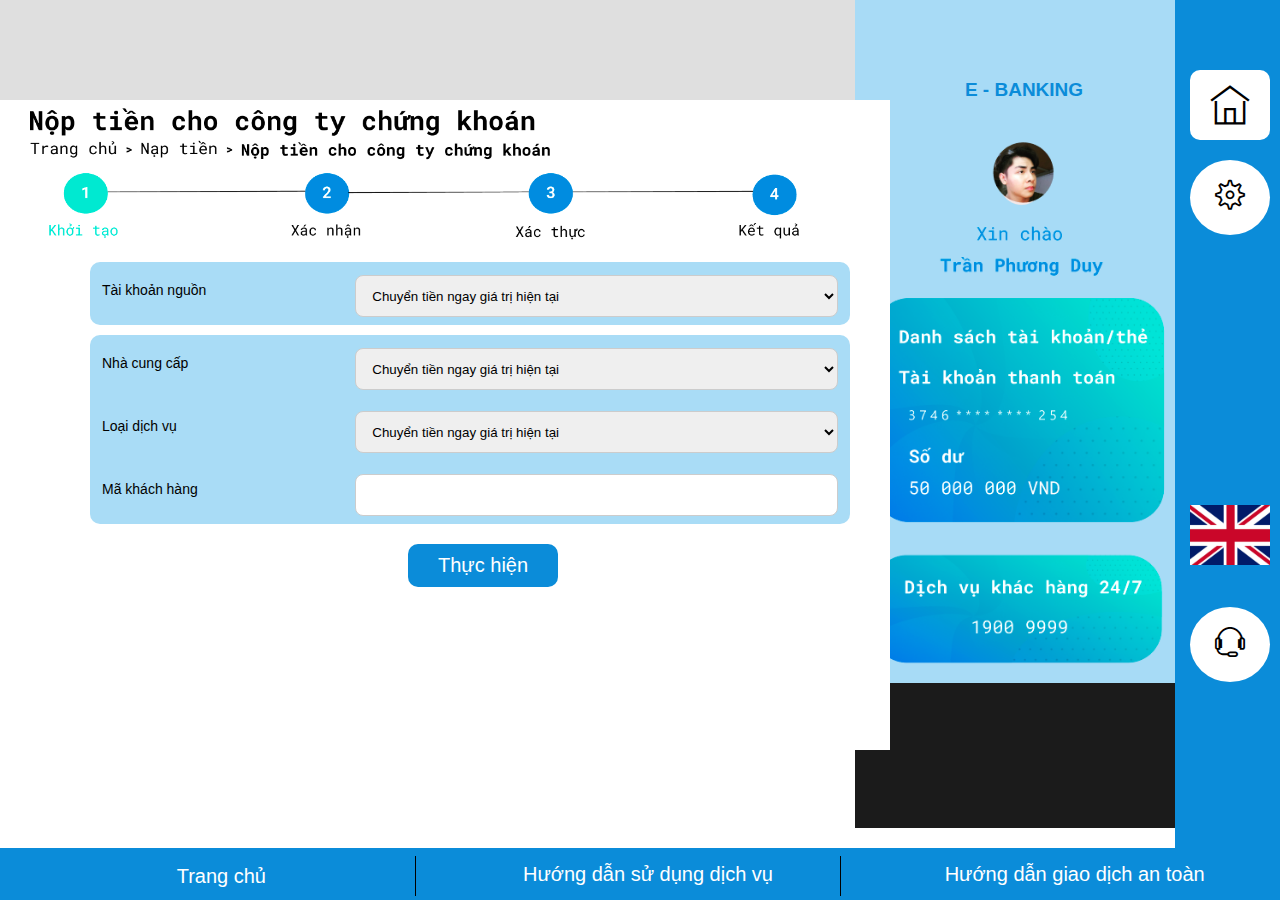
==== e-banking/chungkhoang.html @ def2f284 "add project" ====
<!DOCTYPE html>
<html lang="en">
<head>
    <meta charset="UTF-8">
    <meta http-equiv="X-UA-Compatible" content="IE=edge">
    <meta name="viewport" content="width=device-width, initial-scale=1.0">
    <title>Document</title>

    <link rel="stylesheet" href="./assets/css/base.css">
    <link rel="stylesheet" href="./assets/css/main.css">
    <link rel="stylesheet" href="./assets/css/grid.css">
    <link rel="stylesheet" href="./assets/fonts/themify-icons.css">
    <link rel="stylesheet" href="./assets/css/news-infomation.css">
    <link rel="stylesheet" href="./assets/css/admin.css">
    <link rel="stylesheet" href="./assets/css/admin-info.css">
</head>
<body>
    <div id="main">
        
           
            <nav class="sidebar"> 
                <ul>   <li><a href="#">E - BANKING</a></li>
                      <li>
                        <div class="img"> 
                         <img src="./assets/img/daidien.png">
                        </div>
            
                       </li>
              </ul>
           </nav>
            <nav class="ktmduke ">
              
                <div class="home"><a href="./index.html"><i class=ti-home></i></a></div>
                <div class="home2"><i class=ti-settings></i></div>
                <div class="home3"><img src="./assets/img/co.png"></div>
                
                <div class="home4"><i class=ti-headphone-alt></i></div>
              
            </nav>

           

            <!--  -->
       
           
           <div class="ttn data-name colordfdfdf "></div>
           <div class="ttnt data-name colordfdfdf ">
              <!-- <div class="row ">
                  <div class ="col cailan l-3">
                      <div class="tron"><p>1</p></div>
                      <div class = "chu row"> <p>con cac</p></div>
                  </div>
                  <div class ="col l-3">
                    <div class="tron"><p>2</p></div>
                  </div>
                   <div class ="col l-3">
                        <div class="tron"><p>3</p></div>
                 </div>
                  <div class ="col l-3">
                         <div class="tron"><p>4</p></div>
                  </div>
                
            </div> -->
            <div class="cailan">
              <img src="./assets/img/ck1.png">
            </div>
            <div class="row nhap">
              <div class="col l-4 colchu">Tài khoản nguồn</div>
              <div class= "col l-8 colnhap">
                <select id="orient" name="orient">
                    <option value="dong">Chuyển tiền ngay giá trị hiện tại</option>
                    <option value="tay">Chuyển tiền ngày giá trị hiện tại</option>
                    <option value="nam">Chuyển nhanh</option>
                </select>
              </div>
            </div>
            <div class="row nhap">
              <div class="col l-4 colchu">Nhà cung cấp</div>
              <div class= "col l-8 colnhap">
                <select id="orient" name="orient">
                    <option value="dong">Chuyển tiền ngay giá trị hiện tại</option>
                    <option value="tay">Chuyển tiền ngày giá trị hiện tại</option>
                    <option value="nam">Chuyển nhanh</option>
                </select>
              </div>
              <div class="col l-4 colchu">Loại dịch vụ</div>
              <div class= "col l-8 colnhap">
                <select id="orient" name="orient">
                    <option value="dong">Chuyển tiền ngay giá trị hiện tại</option>
                    <option value="tay">Chuyển tiền ngày giá trị hiện tại</option>
                    <option value="nam">Chuyển nhanh</option>
                </select>              </div>
              <div class="col l-4 colchu">Mã khách hàng</div>
              <div class= "col l-8 colnhap">
                <input type="text" id="floor" name="Tang" placeholder="">
              </div>
            </div>
            
            
            <div class="row"> 
              <div class="ocef"><a href="./chungkhoanxn.html"><button  class="btnth">Thực hiện</button></a></div>
            </div>

          
          
          
          
          </div>  
      </div>
     

   
       
   </div>

       
         
             
        
          </div>
          
          <!-- ------------------------------- -->
   
          <!-- ------------------------------- -->
 
          <div id="footer " class="grid">
            <div class="fot row">
              <div class=" col l-4"><a href="./index.html">Trang chủ</a></div>
           <div class=" col t l-4"><p>Hướng dẫn sử dụng dịch vụ</p></div>
           <div class=" col l-4"><p>Hướng dẫn giao dịch an toàn</p></div>
           </div>
        </div>
        <!-- ---------------------------------------------------------------- -->
        
    </div>
   
</body>
</html>


<!-- nha kich thuoc 340 290 -->
---- e-banking/assets/css/base.css ----
:root {
    --white--color:#fff;
    --black--color:#000;
    --text--color:#333;
}
* {
    box-sizing: border-box;
    padding: 0;
    margin: 0;
  
}
html {
    font-size:62.5%;
    font-family: Arial, Helvetica, sans-serif;
}
p {
    font-size:1rem;
    line-height:1.6rem;
    font-family: sans-serif;
    box-sizing: border-box;
}

#main{
    overflow: hidden;
}
---- e-banking/assets/css/main.css ----
#header {
    position: fixed;
    top:0;
    right:0;
    left:0;
    z-index: 1;   
}
#nav {
    display:flex;
    background-color:#25C8B4;
    height: 60px; 
    justify-content: space-between;
}
#nav .nav-project a,
#nav .nav-introduce a
{
color:#F9B808;
}
.header-img {
    height:60px;
    width:60px;
    padding:2px 2px;
}
.header-img:hover {
    opacity:0.6;
}
#nav .nav-item{
    color: cornsilk;
    list-style:none;
    margin:0 16px;
    position: relative;
}
.header-wishlist{
    height:25px;
    width:25px;
    line-height:60px;
    justify-content: none;  
}
#nav>.nav-item>li {
    display: inline-block;
    padding: 0 8px;
}
.nav-item > li > a {
    text-decoration:none;
    color:#fff;
    font-size:18px;
    line-height: 60px;
}
#nav .nav-item>li:hover>a {
    color:#F9B808;
}
#nav .nav-item .subnav {
    position:absolute;
    display:none;
}
#nav .nav-item>li:hover> .subnav {
    display:block;
    position:absolute;
}
#nav .subnav li{
    display:block;
    background-color:#25C8B4;
    list-style-type: none;
    min-width: 150px;
    text-align: center;
}
#nav .subnav a{
    color: #fff;
    text-decoration:none;
    font-size: 18px;
    line-height: 60px;
    padding: 0 16px;
}
#nav .subnav>li:hover>a{
    color:#F9B808;
}
#nav .subnav>li:hover{
    background-color:#C0F7FB;
    box-shadow:0 10px 10px #C0F7FB;
}
#nav .header-wishlist:hover{
    opacity:0.6;
}
#introduce--slider--section{
    position: relative;
    margin-top: 60px;
    padding-top: 50%;
    /* them vao o tren 50% chieu ngang cua no */
    background: url('/assets/img/introduce-section/slider-img.png') top center/ cover no-repeat;
}
#introduce--value--sction{
margin-top: 50px;
padding-bottom: 200px;
background:url('/assets/img/introduce-section/1backgroundimg.png') top center/cover no-repeat;

}
#introduce--value--section .value-item  {

}
#introduce--value--section .value-img{
 
}
#introduce--value--section .-img{
    width:200px;
    height:200px;
    border: 10px solid #25C8B4;
    border-radius: 50%;
    margin-top:20px;
}
#introduce--value--section .-img:hover{
border: 10px solid #C0F7FB;
box-shadow:0 0 15px rgb(113, 234, 250);
opacity:0.6;
}
#introduce--value--section h1{
    padding-top:40px;
    font-size:20px;
    color:#F9B808;
}
#introduce--value--section p{
    padding-top: 20px;
    font-size:18px;
    line-height:30px;
  
}
#introduce--partner--section{
    background-color: #C0F7FB;
    border-bottom: 100px solid #c0f7fb;
    border-top: 100px solid #c0f7fb;
}

#introduce--partner--section .row{
    background-color: #fff;
}

#introduce--partner--section h1{
    margin-top: 20px;
    color:#F9B808;
    text-align:center;
    font-weight: 200;
    font-size:40px;
}

.footer-item-1 .footer--logo{
padding-top: 60px;
}
 .footer-logo-img{
    margin-top: 10px;
    width:80%;
}
.footer-item-2{
    margin: 0 24px;
}
.footer-item-2 .head h1{
    font-size:40px;
    margin-top: 60px;
    margin-bottom: 20px;
    border-bottom:2px solid #000;
    text-align: left;
}
.footer-item-2 .footer-paragraph p{
    text-align: left;
    font-size:16px;
    line-height: 28px;
}
.footer-item-3 h1{
    font-size:40px;
    margin-top: 60px;
    margin-bottom: 20px;
    border-bottom: 2px solid #000;
}
.footer-item-{
    margin: 0 0px;
}


.footer-item-3 .footer-contact  a{
    text-align:center;
    padding:10px 0;
    padding-left: 10px;
    padding-right: 10px;
    margin-top:10px;
    margin-bottom: 100px;
    font-size:20px;
    cursor: pointer;
    box-shadow:0 5px 5px 5px #929797;
}
---- e-banking/assets/css/grid.css ----
#nav .subnav li{
    color: #fff;
    text-decoration:none;
    font-size: 18px;
    line-height: 60px;
    padding: 0 16px;
}

#nav .subnav>li:hover{
    background-color:#C0F7FB;
    box-shadow:0 10px 10px #C0F7FB;
    color:#F9B808;
    cursor: pointer;
}
.grid {
    width: 100%;
    /* display: block; */
    padding: 0;
}
.grid.wide {
    max-width: 1200px;
    margin: 0 auto;
}
.row {
    display: flex;
    flex-wrap: wrap;
    margin-left: -4px;
    margin-right: -4px;
}
.row.no-gutters {
    margin-left: 0;
    margin-right: 0;
}

.col {
    padding-left: 4px;
    padding-right: 4px;
}

.row.no-gutters .col {
    padding-left: 0;
    padding-right: 0;
}

.c-0 {
    display: none;
}

.c-1 {
    flex: 0 0 8.33333%;
    max-width: 8.33333%;
}

.c-2 {
    flex: 0 0 16.66667%;
    max-width: 16.66667%;
}

.c-3 {
    flex: 0 0 25%;
    max-width: 25%;
}

.c-4 {
    flex: 0 0 33.33333%;
    max-width: 33.33333%;
}

.c-5 {
    flex: 0 0 41.66667%;
    max-width: 41.66667%;
}

.c-6 {
    flex: 0 0 50%;
    max-width: 50%;
}

.c-7 {
    flex: 0 0 58.33333%;
    max-width: 58.33333%;
}

.c-8 {
    flex: 0 0 66.66667%;
    max-width: 66.66667%;
}

.c-9 {
    flex: 0 0 75%;
    max-width: 75%;
}

.c-10 {
    flex: 0 0 83.33333%;
    max-width: 83.33333%;
}

.c-11 {
    flex: 0 0 91.66667%;
    max-width: 91.66667%;
}

.c-12 {
    flex: 0 0 100%;
    max-width: 100%;
}

.c-o-1 {
    margin-left: 8.33333%;
}

.c-o-2 {
    margin-left: 16.66667%;
}

.c-o-3 {
    margin-left: 25%;
}

.c-o-4 {
    margin-left: 33.33333%;
}

.c-o-5 {
    margin-left: 41.66667%;
}

.c-o-6 {
    margin-left: 50%;
}

.c-o-7 {
    margin-left: 58.33333%;
}

.c-o-8 {
    margin-left: 66.66667%;
}

.c-o-9 {
    margin-left: 75%;
}

.c-o-10 {
    margin-left: 83.33333%;
}

.c-o-11 {
    margin-left: 91.66667%;
}

/* >= Tablet */
@media (min-width: 740px) {
    .row {
        margin-left: -8px;
        margin-right: -8px;
    }

    .col {
        padding-left: 8px;
        padding-right: 8px;
    }

    .m-0 {
        display: none;
    }

    .m-1,
    .m-2,
    .m-3,
    .m-4,
    .m-5,
    .m-6,
    .m-7,
    .m-8,
    .m-9,
    .m-10,
    .m-11,
    .m-12 {
        display: block;
    }

    .m-1 {
        flex: 0 0 8.33333%;
        max-width: 8.33333%;
    }

    .m-2 {
        flex: 0 0 16.66667%;
        max-width: 16.66667%;
    }

    .m-3 {
        flex: 0 0 25%;
        max-width: 25%;
    }

    .m-4 {
        flex: 0 0 33.33333%;
        max-width: 33.33333%;
    }

    .m-5 {
        flex: 0 0 41.66667%;
        max-width: 41.66667%;
    }

    .m-6 {
        flex: 0 0 50%;
        max-width: 50%;
    }

    .m-7 {
        flex: 0 0 58.33333%;
        max-width: 58.33333%;
    }

    .m-8 {
        flex: 0 0 66.66667%;
        max-width: 66.66667%;
    }

    .m-9 {
        flex: 0 0 75%;
        max-width: 75%;
    }

    .m-10 {
        flex: 0 0 83.33333%;
        max-width: 83.33333%;
    }

    .m-11 {
        flex: 0 0 91.66667%;
        max-width: 91.66667%;
    }

    .m-12 {
        flex: 0 0 100%;
        max-width: 100%;
    }

    .m-o-1 {
        margin-left: 8.33333%;
    }

    .m-o-2 {
        margin-left: 16.66667%;
    }

    .m-o-3 {
        margin-left: 25%;
    }

    .m-o-4 {
        margin-left: 33.33333%;
    }

    .m-o-5 {
        margin-left: 41.66667%;
    }

    .m-o-6 {
        margin-left: 50%;
    }

    .m-o-7 {
        margin-left: 58.33333%;
    }

    .m-o-8 {
        margin-left: 66.66667%;
    }

    .m-o-9 {
        margin-left: 75%;
    }

    .m-o-10 {
        margin-left: 83.33333%;
    }

    .m-o-11 {
        margin-left: 91.66667%;
    }
}

/* PC medium resolution > */
@media (min-width: 1113px) {
    .row {
        margin-left: -12px;
        margin-right: -12px;
    }

    .row.sm-gutter {
        margin-left: -5px;
        margin-right: -5px;
    }

    .col {
        padding-left: 12px;
        padding-right: 12px;
    }

    .row.sm-gutter .col {
        padding-left: 5px;
        padding-right: 5px;
    }

    .l-0 {
        display: none;
    }

    .l-1,
    .l-2,
    .l-2-4,
    .l-3,
    .l-4,
    .l-5,
    .l-6,
    .l-7,
    .l-8,
    .l-9,
    .l-10,
    .l-11,
    .l-12 {
        display: block;
    }

    .l-1 {
        flex: 0 0 8.33333%;
        max-width: 8.33333%;
    }

    .l-2 {
        flex: 0 0 16.66667%;
        max-width: 16.66667%;
    }

    .l-2-4 {
        flex: 0 0 20%;
        max-width: 20%;
    }

    .l-3 {
        flex: 0 0 25%;
        max-width: 25%;
    }

    .l-4 {
        flex: 0 0 33.33333%;
        max-width: 33.33333%;
    }

    .l-5 {
        flex: 0 0 41.66667%;
        max-width: 41.66667%;
    }

    .l-6 {
        flex: 0 0 50%;
        max-width: 50%;
    }

    .l-7 {
        flex: 0 0 58.33333%;
        max-width: 58.33333%;
    }

    .l-8 {
        flex: 0 0 66.66667%;
        max-width: 66.66667%;
    }

    .l-9 {
        flex: 0 0 75%;
        max-width: 75%;
    }

    .l-10 {
        flex: 0 0 83.33333%;
        max-width: 83.33333%;
    }

    .l-11 {
        flex: 0 0 91.66667%;
        max-width: 91.66667%;
    }

    .l-12 {
        flex: 0 0 100%;
        max-width: 100%;
    }

    .l-o-1 {
        margin-left: 8.33333%;
    }

    .l-o-2 {
        margin-left: 16.66667%;
    }

    .l-o-3 {
        margin-left: 25%;
    }

    .l-o-4 {
        margin-left: 33.33333%;
    }

    .l-o-5 {
        margin-left: 41.66667%;
    }

    .l-o-6 {
        margin-left: 50%;
    }

    .l-o-7 {
        margin-left: 58.33333%;
    }

    .l-o-8 {
        margin-left: 66.66667%;
    }

    .l-o-9 {
        margin-left: 75%;
    }

    .l-o-10 {
        margin-left: 83.33333%;
    }

    .l-o-11 {
        margin-left: 91.66667%;
    }
}

/* Tablet - PC low resolution */
@media (min-width: 740px) and (max-width: 1023px) {
    .wide {
        width: 644px;
    }
}

/* > PC low resolution */
@media (min-width: 1024px) and (max-width: 1239px) {
    .wide {
        width: 984px;
    }

    .wide .row {
        margin-left: -12px;
        margin-right: -12px;
    }

    .wide .row.sm-gutter {
        margin-left: -5px;
        margin-right: -5px;
    }

    .wide .col {
        padding-left: 12px;
        padding-right: 12px;
    }

    .wide .row.sm-gutter .col {
        padding-left: 5px;
        padding-right: 5px;
    }

    .wide .l-0 {
        display: none;
    }

    .wide .l-1,
    .wide .l-2,
    .wide .l-2-4,
    .wide .l-3,
    .wide .l-4,
    .wide .l-5,
    .wide .l-6,
    .wide .l-7,
    .wide .l-8,
    .wide .l-9,
    .wide .l-10,
    .wide .l-11,
    .wide .l-12 {
        display: block;
    }

    .wide .l-1 {
        flex: 0 0 8.33333%;
        max-width: 8.33333%;
    }

    .wide .l-2 {
        flex: 0 0 16.66667%;
        max-width: 16.66667%;
    }

    .wide .l-2-4 {
        flex: 0 0 20%;
        max-width: 20%;
    }

    .wide .l-3 {
        flex: 0 0 25%;
        max-width: 25%;
    }

    .wide .l-4 {
        flex: 0 0 33.33333%;
        max-width: 33.33333%;
    }

    .wide .l-5 {
        flex: 0 0 41.66667%;
        max-width: 41.66667%;
    }

    .wide .l-6 {
        flex: 0 0 50%;
        max-width: 50%;
    }

    .wide .l-7 {
        flex: 0 0 58.33333%;
        max-width: 58.33333%;
    }

    .wide .l-8 {
        flex: 0 0 66.66667%;
        max-width: 66.66667%;
    }

    .wide .l-9 {
        flex: 0 0 75%;
        max-width: 75%;
    }

    .wide .l-10 {
        flex: 0 0 83.33333%;
        max-width: 83.33333%;
    }

    .wide .l-11 {
        flex: 0 0 91.66667%;
        max-width: 91.66667%;
    }

    .wide .l-12 {
        flex: 0 0 100%;
        max-width: 100%;
    }

    .wide .l-o-1 {
        margin-left: 8.33333%;
    }

    .wide .l-o-2 {
        margin-left: 16.66667%;
    }

    .wide .l-o-3 {
        margin-left: 25%;
    }

    .wide .l-o-4 {
        margin-left: 33.33333%;
    }

    .wide .l-o-5 {
        margin-left: 41.66667%;
    }

    .wide .l-o-6 {
        margin-left: 50%;
    }

    .wide .l-o-7 {
        margin-left: 58.33333%;
    }

    .wide .l-o-8 {
        margin-left: 66.66667%;
    }

    .wide .l-o-9 {
        margin-left: 75%;
    }

    .wide .l-o-10 {
        margin-left: 83.33333%;
    }

    .wide .l-o-11 {
        margin-left: 91.66667%;
    }
}
.col {
    text-align: center;
   
    background-clip: content-box;
    margin-top: 8px;
    margin-bottom: 8px;
}
@media (min-width: 1024px) {
    iframe{
        height:662px;
}}
@media (min-width: 740px) and (max-width: 1023px) 
 {
     iframe{
        height:354px;
        width:100%;
    }
}
@media (max-width:739px) {
    iframe{
        height:354px;
        width:100%
    }
}
.margin-top-60px{
    margin-top: 60px;
}
.margin-bottom--8px{
    margin-bottom:-8px;
}
.margin-top-8px{
    margin-top: 8px;
}
.margin-left-right{
    margin-left:4px;
    margin-right: 0px;
}
.text{
    word-wrap: break-word;
    white-space: pre-wrap;
}
.border-4px {
    border: 4px solid #25c8b4;
}
.border-4px-2 {
    border: 4px solid #c0f7fb;
}
.border-2px {
    border: 4px solid #c0f7fb;
}
.border-around-4px {
    border-left: 4px solid #c0f7fb;
    border-right: 4px solid #c0f7fb;
    border-bottom: 4px solid #c0f7fb;
    
}
.border-around-4px-2{
    border-left: 12px solid #25c8b4;
    border-right: 4px solid #25c8b4;
    border-bottom: 4px solid #25c8b4;
    
}
.border-bottom-4px{
    border-bottom: 4px solid #c0f7fb;
}
.margin-left--2px{
    margin-left:-2px;
}
.btn{
    background-color:#25c8b4;
    font-size: 16px;
    line-height: 40px;
    text-align: center;
    padding:2px;
    text-transform: uppercase;
    margin-bottom: -6px;
}
.btn:hover {
    background-color:#c0f7fb;
    cursor: pointer;
}
.more-btn{
    background-color:#25c8b4;
    font-size: 16px;
    line-height: 40px;
    text-align: center;
    padding:10px;
    text-transform: uppercase;

}
.date-submit{
    position:absolute;
    right:0;
    bottom:0;
}
.more-btn:hover {
    background-color:#c0f7fb;
    cursor: pointer;
}
.sort-btn{
    margin-top:10px;
    background-color:#fff;
    font-size: 16px;
    line-height: 40px;
    text-align: center;
    border: 2px solid #c0f7fb;
    /* border-top-right-radius:20%;
    border-bottom-left-radius: 10%;
    border-bottom-right-radius: 10%;
    border-top-left-radius: 10%; */
    text-transform: uppercase;
}
.sort-btn:hover{
    border-color:#25c8b4;;
}
    .margin-left--8px{
margin-left:-24px;
    }
    .margin-left--16px{
        margin-left:-16px;
            }
    .padding-right-16px{
        padding-right: 16px;
    }
  
.margin-left-30px{
    margin-left:30px;
}
.margin-left-60px{
    margin-left:90px;
}
.margin-left-90px{
    margin-left:150px;
}
.background-color{
    background-color:#c0f7fb;
}
.font-size-20px{
    font-size:20px;
    text-transform:uppercase;
    text-align: left;
    color:#000;
}
.margin-left-right-80px{
    margin-left: 80px;
    margin-right: 80px;
}
.text-align-center{
    text-align:center;
  
}
.text-decoration-none{
    text-decoration: none;
    color: black;
}
.text-decoration-none-red{
    text-decoration: none;
    color:red;
}
.color-yellow{
    color: yellow;
}
.background-color-blue{
    background-color:#c0f7fb;
}
.input-field i{
    font-size: 20px;
    padding: 0 20px;
}

/* FORM DANG NHAP */

  
.popup-login .content {
    position: fixed;
  
    z-index: 1;  

   
    top: 50%;
    left: 50%;
    transform: translate(-50%,-150%) scale(0);
    width: 600px;
    height: 420px;
    z-index: 2;
    text-align: center;
    padding: 60px 0 0 0;
     border-radius: 18px;
    border: 2px solid #25c8b4;
    /* background: rgba(192, 247, 251, 1); */
    background:#fff;
    z-index: 1;
   }
   
   .popup-login .close-btn {
    position: absolute;
    right: 20px;
    top: 20px;
    width: 30px;
    height: 30px;
    color: white;
    font-size: 30px;
    border-radius: 50%;
    padding: 0px 5px 7px 5px;
    background: #25c8b4;
 
    }
   
   .popup-login.active .content {
   transition: all 300ms ease-in-out;
   transform: translate(-50%,-50%) scale(1);
   }
   
   .loginh1 h1 {
    text-align: center;
    font-size: 32px;
    font-weight: 600;
    padding-top: 20px;
    padding-bottom: 10px;
   }
   
  .logina a {
    font-weight: 600;
    color: white;
   }
   
   .input-field .validate {
       margin-top:10px;
   padding: 20px 80px;
   font-size: 16px;
   border-radius: 10px;
   border: none;
   margin-bottom: 15px;
   color: #000;
   background: #FFF;
     border: 1px solid #25c8b4;
   outline: none;
   }
   
   .first-button {
   color: white;
   font-size: 18px;
   font-weight: 500;
   padding: 30px 50px;
   border-radius: 40px;
   border: none;
   position: absolute;
   top: 50%;
   left: 20%;
   transform: translate(-50%, -50%);
   background: #25c8b5;
   box-shadow:  18px 18px 25px #1e1e1e, 
                -15px -15px 25px #1e1e1e;
   transition: box-shadow .35s ease !important;
   outline: none;
   }
   
   .first-button:active {  
   background: linear-gradient(145deg, #222222, #292929);
   box-shadow:  5px 5px 10px #262626, 
                -5px -5px 10px #262626;
   border: none;
   }
   
   .second-button {
   color: white;
   font-size: 18px;
   font-weight: 500;
   margin-top: 10px;
   margin-bottom: 10px;
   padding: 10px 30px;
   border-radius: 4px;
   border: none;
   background: #25c8b4;
 
   transition: box-shadow .35s ease !important;
   outline: none;
   }
   
   .second-button:active{
   background: linear-gradient(145deg,#222222, #292929);
   box-shadow: 5px 5px 10px #262626, -5px -5px 10px #262626;
   border: none;
   outline: none;
   }
   .loginp p{
   color: #bfc0c0;
   font-size: 100px;
   padding: 20px;
   }
   /* dangki */
   .popup-registration .content {
    position: fixed;
  
    z-index: 1;  

    top: 50%;
    left: 50%;
    transform: translate(-50%,-150%) scale(0);
    width: 600px;
    height: 600px;
    z-index: 2;
    text-align: center;
    padding: 60px 0 0 0;
     border-radius: 18px;
    border: 2px solid #25c8b4;
    /* background: rgba(192, 247, 251, 1); */
    background:#fff;
    z-index: 1;
   }
   
   .popup-registration .close-btn {
    position: absolute;
    right: 20px;
    top: 20px;
    width: 30px;
    height: 30px;
    color: white;
    font-size: 30px;
    border-radius: 50%;
    padding: 0px 5px 7px 5px;
    background: #25c8b4;
 
    }
    input[type="checkbox"] {
        -webkit-appearance: checkbox;
           -moz-appearance: checkbox;
                appearance: checkbox;
        display: inline-block;
        width: auto;
      }
   .popup-registration.active .content {
   transition: all 300ms ease-in-out;
   transform: translate(-50%,-50%) scale(1);
   }
   .position-initial{
       position:initial;

   }
   .position-absolute{
       position:absolute;
   }
.margin-49px{
    margin:4px;
}
.wishlist{
    width:600px;
    height:500px;
    overflow: hidden;
    overflow-y: scroll;
    background-color:#fff;
    display: none;
}
#nav .nav-item .wishlist{
    transform: translate(-100%,0);
    position: absolute;
    border:1px solid #25c8b4;
    padding:0px 20px;
}
.wl--estate--item--info{
    margin-left: -2px;
}
 .cha:hover{
    border:1px solid #25c8b4;
}
.wl--estate--item--info .text{

    font-size:12px;
    line-height: 14px;
    text-align:left;
    color:#000;
    margin-left: 20px;
}
#nav .nav-item>li:hover .wishlist{
    display:block;
    /* transform: translate(-100%,0) */
}
.height-120px{
    height:140px;
}
.wl-img{

}
.cha{
border: 4px solid #c0f7fb;
}
.llo{

}
.llo p{
text-align:right;
padding-right: 60px;
color: #C0F7FB;
}
.pagination{
    border: 1px solid #c0f7fb;
    border-radius: 16px;
    margin-top:20px;
}
.pagination a {
    color: black;
    /* line-height: 16px; */
    font-size:16px;
    float: left;

    padding: 16px 16px;
    text-decoration: none;
    transition: background-color .3s;
  }
  
  /* Style the active/current link */
  .pagination a.active {
    background-color: #c0f7fb;
    color: white;
    
  }
  .margin-left-12px{
      margin-left:12px;
  }
  
  /* Add a grey background color on mouse-over */
  .pagination a:hover:not(.active) {background-color: #ddd;}
.subnavli{
   width:350px;
    transform: translate(-50%,0);
    font-size: 20px;
}
.max-widtht{
    max-width:950px;

}
.minwidtht{
    min-width:950px;
    margin-right: 50px;
}


.ttnt{
    overflow: hidden;
    color:#0B8CD9;
    overflow-y: scroll;
    max-width:980px;
   background:#fff;
    margin-right:390px;
   margin-bottom: 50px;;
    position: relative;
}

.margin-right90px{
    margin-right:90px;
}

input[type=password], select, textarea{
    width: 100%;
    padding: 12px;
    border: 1px solid #ccc;
    border-radius: 4px;
    box-sizing: border-box;
    resize: vertical;
}
.ttnt i{
    font-size: 25px;
    color:#0B8CD9;
}
.ttnt i:hover{
    color:#25c8b5;
}
.ttnt a:hover{
    color:#25c8b5;
    cursor: pointer;
    text-decoration: none;
}
.ttnt a{
    text-decoration: none;
    color:#0B8CD9;
}
.ckbtn p {
    color:#fff;
    font-size: 20px;
    line-height: 40px;

}
.home a{
    text-decoration: none;
    color:#000;
}
.home:hover a{
    text-decoration: none;
    color:#0B8CD9;
}
.ckbtn{
  
    background-color:#0B8CD9;

    border-radius: 25px 0px 0px 25px;
    
  }
.fot p{
    font-size:20px;
    padding-top:10px;
    padding-left:40px;
    color:#fff;
}
.fot p:hover{
   color:#25c8b4;
   cursor: pointer;
}
.fot a:hover{
    opacity:80% ;
    cursor: pointer;
 }
.fot a{
    line-height: 40px;;
    font-size:20px;
    padding-top:10px;
    padding-left:40px;
    color:#fff;
    text-decoration: none;
}
.t{
    border-left:1px solid #000;
    border-right:1px solid #000;
}




.tron{
    width:60px;height:60px;
    border-radius:50%;
    background-color:#0B8CD9;
    margin-left:40px;
}

.tron p{
    line-height: 60px;
    font-size:20px;
    color:white;
}
.chu p{
    text-align:center;
}
.cailan img{

    max-width:100%;
}
.nhap {

    margin-left:90px;
    background-color:#a9dcf6;
    width:760px;
   
    margin-top: 10px;
    border-radius: 10px;
}

    input[type=text], select, textarea{
    width:100%;
  
    margin-top:5px;
    height:42px;
    padding: 12px;
    border: 1px solid #ccc;
    border-radius: 8px;
    box-sizing: border-box;
    resize: vertical;
  }
.colchu{
    
    font-size: 14px;
    color: #000;
    line-height:40px;
    text-align: left;
}
.colnhap p{
    font-size: 14px;
    color: #000;
    line-height:40px;
    text-align: left;
}

.colnhap{
    
    font-size: 16px;
    line-height:40px;
    color: #000;
    text-align:left;
}
.marginleft20{
    margin-left:20px;
} 
.ocef button{
    margin-top:20px;
    margin-left:400px;
    border: none;
    color: #fff;
    background-color: #0B8CD9;
    font-size:20px;
    padding:10px 30px;
    border-radius:10px;
    margin-bottom: 100px;
}


.ocef button:hover{
    background-color:#a9dcf6;
    cursor: pointer;
}
.ok button{
    margin-top:20px;
  
    border: none;
    color: #fff;
    background-color: #0B8CD9;
    font-size:20px;
    padding:10px 30px;
    border-radius:10px;
    margin-bottom: 100px;
    min-width: 190px;
}
.close button{
    margin-top:20px;
    border: 4px solid #0b8cd9;
    border: none;
    color: #fff;
    background-color: #50addb;
    font-size:20px;
    padding:10px 30px;
    border-radius:10px;
    margin-bottom: 100px;
    min-width: 190px;
}

.ok button:hover{
    background-color:#a9dcf6;
    cursor: pointer;
}
.close button:hover{
    background-color:#a9dcf6;
    cursor: pointer;
}
.marginl40{
    margin-left:50px;
}
---- e-banking/assets/fonts/themify-icons.css ----
@font-face {
	font-family: 'themify';
	src:url('fonts/themify.eot?-fvbane');
	src:url('fonts/themify.eot?#iefix-fvbane') format('embedded-opentype'),
		url('fonts/themify.woff?-fvbane') format('woff'),
		url('fonts/themify.ttf?-fvbane') format('truetype'),
		url('fonts/themify.svg?-fvbane#themify') format('svg');
	font-weight: normal;
	font-style: normal;
}

[class^="ti-"], [class*=" ti-"] {
	font-family: 'themify';
	speak: none;
	font-style: normal;
	font-weight: normal;
	font-variant: normal;
	text-transform: none;
	line-height: 1;

	/* Better Font Rendering =========== */
	-webkit-font-smoothing: antialiased;
	-moz-osx-font-smoothing: grayscale;
}

.ti-wand:before {
	content: "\e600";
}
.ti-volume:before {
	content: "\e601";
}
.ti-user:before {
	content: "\e602";
}
.ti-unlock:before {
	content: "\e603";
}
.ti-unlink:before {
	content: "\e604";
}
.ti-trash:before {
	content: "\e605";
}
.ti-thought:before {
	content: "\e606";
}
.ti-target:before {
	content: "\e607";
}
.ti-tag:before {
	content: "\e608";
}
.ti-tablet:before {
	content: "\e609";
}
.ti-star:before {
	content: "\e60a";
}
.ti-spray:before {
	content: "\e60b";
}
.ti-signal:before {
	content: "\e60c";
}
.ti-shopping-cart:before {
	content: "\e60d";
}
.ti-shopping-cart-full:before {
	content: "\e60e";
}
.ti-settings:before {
	content: "\e60f";
}
.ti-search:before {
	content: "\e610";
}
.ti-zoom-in:before {
	content: "\e611";
}
.ti-zoom-out:before {
	content: "\e612";
}
.ti-cut:before {
	content: "\e613";
}
.ti-ruler:before {
	content: "\e614";
}
.ti-ruler-pencil:before {
	content: "\e615";
}
.ti-ruler-alt:before {
	content: "\e616";
}
.ti-bookmark:before {
	content: "\e617";
}
.ti-bookmark-alt:before {
	content: "\e618";
}
.ti-reload:before {
	content: "\e619";
}
.ti-plus:before {
	content: "\e61a";
}
.ti-pin:before {
	content: "\e61b";
}
.ti-pencil:before {
	content: "\e61c";
}
.ti-pencil-alt:before {
	content: "\e61d";
}
.ti-paint-roller:before {
	content: "\e61e";
}
.ti-paint-bucket:before {
	content: "\e61f";
}
.ti-na:before {
	content: "\e620";
}
.ti-mobile:before {
	content: "\e621";
}
.ti-minus:before {
	content: "\e622";
}
.ti-medall:before {
	content: "\e623";
}
.ti-medall-alt:before {
	content: "\e624";
}
.ti-marker:before {
	content: "\e625";
}
.ti-marker-alt:before {
	content: "\e626";
}
.ti-arrow-up:before {
	content: "\e627";
}
.ti-arrow-right:before {
	content: "\e628";
}
.ti-arrow-left:before {
	content: "\e629";
}
.ti-arrow-down:before {
	content: "\e62a";
}
.ti-lock:before {
	content: "\e62b";
}
.ti-location-arrow:before {
	content: "\e62c";
}
.ti-link:before {
	content: "\e62d";
}
.ti-layout:before {
	content: "\e62e";
}
.ti-layers:before {
	content: "\e62f";
}
.ti-layers-alt:before {
	content: "\e630";
}
.ti-key:before {
	content: "\e631";
}
.ti-import:before {
	content: "\e632";
}
.ti-image:before {
	content: "\e633";
}
.ti-heart:before {
	content: "\e634";
}
.ti-heart-broken:before {
	content: "\e635";
}
.ti-hand-stop:before {
	content: "\e636";
}
.ti-hand-open:before {
	content: "\e637";
}
.ti-hand-drag:before {
	content: "\e638";
}
.ti-folder:before {
	content: "\e639";
}
.ti-flag:before {
	content: "\e63a";
}
.ti-flag-alt:before {
	content: "\e63b";
}
.ti-flag-alt-2:before {
	content: "\e63c";
}
.ti-eye:before {
	content: "\e63d";
}
.ti-export:before {
	content: "\e63e";
}
.ti-exchange-vertical:before {
	content: "\e63f";
}
.ti-desktop:before {
	content: "\e640";
}
.ti-cup:before {
	content: "\e641";
}
.ti-crown:before {
	content: "\e642";
}
.ti-comments:before {
	content: "\e643";
}
.ti-comment:before {
	content: "\e644";
}
.ti-comment-alt:before {
	content: "\e645";
}
.ti-close:before {
	content: "\e646";
}
.ti-clip:before {
	content: "\e647";
}
.ti-angle-up:before {
	content: "\e648";
}
.ti-angle-right:before {
	content: "\e649";
}
.ti-angle-left:before {
	content: "\e64a";
}
.ti-angle-down:before {
	content: "\e64b";
}
.ti-check:before {
	content: "\e64c";
}
.ti-check-box:before {
	content: "\e64d";
}
.ti-camera:before {
	content: "\e64e";
}
.ti-announcement:before {
	content: "\e64f";
}
.ti-brush:before {
	content: "\e650";
}
.ti-briefcase:before {
	content: "\e651";
}
.ti-bolt:before {
	content: "\e652";
}
.ti-bolt-alt:before {
	content: "\e653";
}
.ti-blackboard:before {
	content: "\e654";
}
.ti-bag:before {
	content: "\e655";
}
.ti-move:before {
	content: "\e656";
}
.ti-arrows-vertical:before {
	content: "\e657";
}
.ti-arrows-horizontal:before {
	content: "\e658";
}
.ti-fullscreen:before {
	content: "\e659";
}
.ti-arrow-top-right:before {
	content: "\e65a";
}
.ti-arrow-top-left:before {
	content: "\e65b";
}
.ti-arrow-circle-up:before {
	content: "\e65c";
}
.ti-arrow-circle-right:before {
	content: "\e65d";
}
.ti-arrow-circle-left:before {
	content: "\e65e";
}
.ti-arrow-circle-down:before {
	content: "\e65f";
}
.ti-angle-double-up:before {
	content: "\e660";
}
.ti-angle-double-right:before {
	content: "\e661";
}
.ti-angle-double-left:before {
	content: "\e662";
}
.ti-angle-double-down:before {
	content: "\e663";
}
.ti-zip:before {
	content: "\e664";
}
.ti-world:before {
	content: "\e665";
}
.ti-wheelchair:before {
	content: "\e666";
}
.ti-view-list:before {
	content: "\e667";
}
.ti-view-list-alt:before {
	content: "\e668";
}
.ti-view-grid:before {
	content: "\e669";
}
.ti-uppercase:before {
	content: "\e66a";
}
.ti-upload:before {
	content: "\e66b";
}
.ti-underline:before {
	content: "\e66c";
}
.ti-truck:before {
	content: "\e66d";
}
.ti-timer:before {
	content: "\e66e";
}
.ti-ticket:before {
	content: "\e66f";
}
.ti-thumb-up:before {
	content: "\e670";
}
.ti-thumb-down:before {
	content: "\e671";
}
.ti-text:before {
	content: "\e672";
}
.ti-stats-up:before {
	content: "\e673";
}
.ti-stats-down:before {
	content: "\e674";
}
.ti-split-v:before {
	content: "\e675";
}
.ti-split-h:before {
	content: "\e676";
}
.ti-smallcap:before {
	content: "\e677";
}
.ti-shine:before {
	content: "\e678";
}
.ti-shift-right:before {
	content: "\e679";
}
.ti-shift-left:before {
	content: "\e67a";
}
.ti-shield:before {
	content: "\e67b";
}
.ti-notepad:before {
	content: "\e67c";
}
.ti-server:before {
	content: "\e67d";
}
.ti-quote-right:before {
	content: "\e67e";
}
.ti-quote-left:before {
	content: "\e67f";
}
.ti-pulse:before {
	content: "\e680";
}
.ti-printer:before {
	content: "\e681";
}
.ti-power-off:before {
	content: "\e682";
}
.ti-plug:before {
	content: "\e683";
}
.ti-pie-chart:before {
	content: "\e684";
}
.ti-paragraph:before {
	content: "\e685";
}
.ti-panel:before {
	content: "\e686";
}
.ti-package:before {
	content: "\e687";
}
.ti-music:before {
	content: "\e688";
}
.ti-music-alt:before {
	content: "\e689";
}
.ti-mouse:before {
	content: "\e68a";
}
.ti-mouse-alt:before {
	content: "\e68b";
}
.ti-money:before {
	content: "\e68c";
}
.ti-microphone:before {
	content: "\e68d";
}
.ti-menu:before {
	content: "\e68e";
}
.ti-menu-alt:before {
	content: "\e68f";
}
.ti-map:before {
	content: "\e690";
}
.ti-map-alt:before {
	content: "\e691";
}
.ti-loop:before {
	content: "\e692";
}
.ti-location-pin:before {
	content: "\e693";
}
.ti-list:before {
	content: "\e694";
}
.ti-light-bulb:before {
	content: "\e695";
}
.ti-Italic:before {
	content: "\e696";
}
.ti-info:before {
	content: "\e697";
}
.ti-infinite:before {
	content: "\e698";
}
.ti-id-badge:before {
	content: "\e699";
}
.ti-hummer:before {
	content: "\e69a";
}
.ti-home:before {
	content: "\e69b";
}
.ti-help:before {
	content: "\e69c";
}
.ti-headphone:before {
	content: "\e69d";
}
.ti-harddrives:before {
	content: "\e69e";
}
.ti-harddrive:before {
	content: "\e69f";
}
.ti-gift:before {
	content: "\e6a0";
}
.ti-game:before {
	content: "\e6a1";
}
.ti-filter:before {
	content: "\e6a2";
}
.ti-files:before {
	content: "\e6a3";
}
.ti-file:before {
	content: "\e6a4";
}
.ti-eraser:before {
	content: "\e6a5";
}
.ti-envelope:before {
	content: "\e6a6";
}
.ti-download:before {
	content: "\e6a7";
}
.ti-direction:before {
	content: "\e6a8";
}
.ti-direction-alt:before {
	content: "\e6a9";
}
.ti-dashboard:before {
	content: "\e6aa";
}
.ti-control-stop:before {
	content: "\e6ab";
}
.ti-control-shuffle:before {
	content: "\e6ac";
}
.ti-control-play:before {
	content: "\e6ad";
}
.ti-control-pause:before {
	content: "\e6ae";
}
.ti-control-forward:before {
	content: "\e6af";
}
.ti-control-backward:before {
	content: "\e6b0";
}
.ti-cloud:before {
	content: "\e6b1";
}
.ti-cloud-up:before {
	content: "\e6b2";
}
.ti-cloud-down:before {
	content: "\e6b3";
}
.ti-clipboard:before {
	content: "\e6b4";
}
.ti-car:before {
	content: "\e6b5";
}
.ti-calendar:before {
	content: "\e6b6";
}
.ti-book:before {
	content: "\e6b7";
}
.ti-bell:before {
	content: "\e6b8";
}
.ti-basketball:before {
	content: "\e6b9";
}
.ti-bar-chart:before {
	content: "\e6ba";
}
.ti-bar-chart-alt:before {
	content: "\e6bb";
}
.ti-back-right:before {
	content: "\e6bc";
}
.ti-back-left:before {
	content: "\e6bd";
}
.ti-arrows-corner:before {
	content: "\e6be";
}
.ti-archive:before {
	content: "\e6bf";
}
.ti-anchor:before {
	content: "\e6c0";
}
.ti-align-right:before {
	content: "\e6c1";
}
.ti-align-left:before {
	content: "\e6c2";
}
.ti-align-justify:before {
	content: "\e6c3";
}
.ti-align-center:before {
	content: "\e6c4";
}
.ti-alert:before {
	content: "\e6c5";
}
.ti-alarm-clock:before {
	content: "\e6c6";
}
.ti-agenda:before {
	content: "\e6c7";
}
.ti-write:before {
	content: "\e6c8";
}
.ti-window:before {
	content: "\e6c9";
}
.ti-widgetized:before {
	content: "\e6ca";
}
.ti-widget:before {
	content: "\e6cb";
}
.ti-widget-alt:before {
	content: "\e6cc";
}
.ti-wallet:before {
	content: "\e6cd";
}
.ti-video-clapper:before {
	content: "\e6ce";
}
.ti-video-camera:before {
	content: "\e6cf";
}
.ti-vector:before {
	content: "\e6d0";
}
.ti-themify-logo:before {
	content: "\e6d1";
}
.ti-themify-favicon:before {
	content: "\e6d2";
}
.ti-themify-favicon-alt:before {
	content: "\e6d3";
}
.ti-support:before {
	content: "\e6d4";
}
.ti-stamp:before {
	content: "\e6d5";
}
.ti-split-v-alt:before {
	content: "\e6d6";
}
.ti-slice:before {
	content: "\e6d7";
}
.ti-shortcode:before {
	content: "\e6d8";
}
.ti-shift-right-alt:before {
	content: "\e6d9";
}
.ti-shift-left-alt:before {
	content: "\e6da";
}
.ti-ruler-alt-2:before {
	content: "\e6db";
}
.ti-receipt:before {
	content: "\e6dc";
}
.ti-pin2:before {
	content: "\e6dd";
}
.ti-pin-alt:before {
	content: "\e6de";
}
.ti-pencil-alt2:before {
	content: "\e6df";
}
.ti-palette:before {
	content: "\e6e0";
}
.ti-more:before {
	content: "\e6e1";
}
.ti-more-alt:before {
	content: "\e6e2";
}
.ti-microphone-alt:before {
	content: "\e6e3";
}
.ti-magnet:before {
	content: "\e6e4";
}
.ti-line-double:before {
	content: "\e6e5";
}
.ti-line-dotted:before {
	content: "\e6e6";
}
.ti-line-dashed:before {
	content: "\e6e7";
}
.ti-layout-width-full:before {
	content: "\e6e8";
}
.ti-layout-width-default:before {
	content: "\e6e9";
}
.ti-layout-width-default-alt:before {
	content: "\e6ea";
}
.ti-layout-tab:before {
	content: "\e6eb";
}
.ti-layout-tab-window:before {
	content: "\e6ec";
}
.ti-layout-tab-v:before {
	content: "\e6ed";
}
.ti-layout-tab-min:before {
	content: "\e6ee";
}
.ti-layout-slider:before {
	content: "\e6ef";
}
.ti-layout-slider-alt:before {
	content: "\e6f0";
}
.ti-layout-sidebar-right:before {
	content: "\e6f1";
}
.ti-layout-sidebar-none:before {
	content: "\e6f2";
}
.ti-layout-sidebar-left:before {
	content: "\e6f3";
}
.ti-layout-placeholder:before {
	content: "\e6f4";
}
.ti-layout-menu:before {
	content: "\e6f5";
}
.ti-layout-menu-v:before {
	content: "\e6f6";
}
.ti-layout-menu-separated:before {
	content: "\e6f7";
}
.ti-layout-menu-full:before {
	content: "\e6f8";
}
.ti-layout-media-right-alt:before {
	content: "\e6f9";
}
.ti-layout-media-right:before {
	content: "\e6fa";
}
.ti-layout-media-overlay:before {
	content: "\e6fb";
}
.ti-layout-media-overlay-alt:before {
	content: "\e6fc";
}
.ti-layout-media-overlay-alt-2:before {
	content: "\e6fd";
}
.ti-layout-media-left-alt:before {
	content: "\e6fe";
}
.ti-layout-media-left:before {
	content: "\e6ff";
}
.ti-layout-media-center-alt:before {
	content: "\e700";
}
.ti-layout-media-center:before {
	content: "\e701";
}
.ti-layout-list-thumb:before {
	content: "\e702";
}
.ti-layout-list-thumb-alt:before {
	content: "\e703";
}
.ti-layout-list-post:before {
	content: "\e704";
}
.ti-layout-list-large-image:before {
	content: "\e705";
}
.ti-layout-line-solid:before {
	content: "\e706";
}
.ti-layout-grid4:before {
	content: "\e707";
}
.ti-layout-grid3:before {
	content: "\e708";
}
.ti-layout-grid2:before {
	content: "\e709";
}
.ti-layout-grid2-thumb:before {
	content: "\e70a";
}
.ti-layout-cta-right:before {
	content: "\e70b";
}
.ti-layout-cta-left:before {
	content: "\e70c";
}
.ti-layout-cta-center:before {
	content: "\e70d";
}
.ti-layout-cta-btn-right:before {
	content: "\e70e";
}
.ti-layout-cta-btn-left:before {
	content: "\e70f";
}
.ti-layout-column4:before {
	content: "\e710";
}
.ti-layout-column3:before {
	content: "\e711";
}
.ti-layout-column2:before {
	content: "\e712";
}
.ti-layout-accordion-separated:before {
	content: "\e713";
}
.ti-layout-accordion-merged:before {
	content: "\e714";
}
.ti-layout-accordion-list:before {
	content: "\e715";
}
.ti-ink-pen:before {
	content: "\e716";
}
.ti-info-alt:before {
	content: "\e717";
}
.ti-help-alt:before {
	content: "\e718";
}
.ti-headphone-alt:before {
	content: "\e719";
}
.ti-hand-point-up:before {
	content: "\e71a";
}
.ti-hand-point-right:before {
	content: "\e71b";
}
.ti-hand-point-left:before {
	content: "\e71c";
}
.ti-hand-point-down:before {
	content: "\e71d";
}
.ti-gallery:before {
	content: "\e71e";
}
.ti-face-smile:before {
	content: "\e71f";
}
.ti-face-sad:before {
	content: "\e720";
}
.ti-credit-card:before {
	content: "\e721";
}
.ti-control-skip-forward:before {
	content: "\e722";
}
.ti-control-skip-backward:before {
	content: "\e723";
}
.ti-control-record:before {
	content: "\e724";
}
.ti-control-eject:before {
	content: "\e725";
}
.ti-comments-smiley:before {
	content: "\e726";
}
.ti-brush-alt:before {
	content: "\e727";
}
.ti-youtube:before {
	content: "\e728";
}
.ti-vimeo:before {
	content: "\e729";
}
.ti-twitter:before {
	content: "\e72a";
}
.ti-time:before {
	content: "\e72b";
}
.ti-tumblr:before {
	content: "\e72c";
}
.ti-skype:before {
	content: "\e72d";
}
.ti-share:before {
	content: "\e72e";
}
.ti-share-alt:before {
	content: "\e72f";
}
.ti-rocket:before {
	content: "\e730";
}
.ti-pinterest:before {
	content: "\e731";
}
.ti-new-window:before {
	content: "\e732";
}
.ti-microsoft:before {
	content: "\e733";
}
.ti-list-ol:before {
	content: "\e734";
}
.ti-linkedin:before {
	content: "\e735";
}
.ti-layout-sidebar-2:before {
	content: "\e736";
}
.ti-layout-grid4-alt:before {
	content: "\e737";
}
.ti-layout-grid3-alt:before {
	content: "\e738";
}
.ti-layout-grid2-alt:before {
	content: "\e739";
}
.ti-layout-column4-alt:before {
	content: "\e73a";
}
.ti-layout-column3-alt:before {
	content: "\e73b";
}
.ti-layout-column2-alt:before {
	content: "\e73c";
}
.ti-instagram:before {
	content: "\e73d";
}
.ti-google:before {
	content: "\e73e";
}
.ti-github:before {
	content: "\e73f";
}
.ti-flickr:before {
	content: "\e740";
}
.ti-facebook:before {
	content: "\e741";
}
.ti-dropbox:before {
	content: "\e742";
}
.ti-dribbble:before {
	content: "\e743";
}
.ti-apple:before {
	content: "\e744";
}
.ti-android:before {
	content: "\e745";
}
.ti-save:before {
	content: "\e746";
}
.ti-save-alt:before {
	content: "\e747";
}
.ti-yahoo:before {
	content: "\e748";
}
.ti-wordpress:before {
	content: "\e749";
}
.ti-vimeo-alt:before {
	content: "\e74a";
}
.ti-twitter-alt:before {
	content: "\e74b";
}
.ti-tumblr-alt:before {
	content: "\e74c";
}
.ti-trello:before {
	content: "\e74d";
}
.ti-stack-overflow:before {
	content: "\e74e";
}
.ti-soundcloud:before {
	content: "\e74f";
}
.ti-sharethis:before {
	content: "\e750";
}
.ti-sharethis-alt:before {
	content: "\e751";
}
.ti-reddit:before {
	content: "\e752";
}
.ti-pinterest-alt:before {
	content: "\e753";
}
.ti-microsoft-alt:before {
	content: "\e754";
}
.ti-linux:before {
	content: "\e755";
}
.ti-jsfiddle:before {
	content: "\e756";
}
.ti-joomla:before {
	content: "\e757";
}
.ti-html5:before {
	content: "\e758";
}
.ti-flickr-alt:before {
	content: "\e759";
}
.ti-email:before {
	content: "\e75a";
}
.ti-drupal:before {
	content: "\e75b";
}
.ti-dropbox-alt:before {
	content: "\e75c";
}
.ti-css3:before {
	content: "\e75d";
}
.ti-rss:before {
	content: "\e75e";
}
.ti-rss-alt:before {
	content: "\e75f";
}
---- e-banking/assets/css/admin.css ----
.nav{
    justify-content:space-between;
}
.admin-item{
    background-color: #242629;
    margin-left:12px;

}
#header-admin {
    position: fixed;
    top:0;
    right:0;
    left:0;
    z-index: 1;   
}
.nav-item i{
    font-size:20px;
    padding-right:20px;
}
#nav-admin {
    display:flex;
    justify-content: space-between;

    background-color: #2e3235;
        height: 100%; 
    justify-content: space-between;
}

.header-img {
    height:60px;
    width:60px;
    padding:2px 2px;
}
.header-img:hover {
    opacity:0.6;
}
#nav-admin .nav-item{
    color: cornsilk;
    list-style:none;
    margin:0 16px;
    position: relative;
}
.header-wishlist{
    height:25px;
    width:25px;
    line-height:60px;
    justify-content: none;  
}
#nav>.nav-item>li {
    display: inline-block;
    padding: 0 8px;
}
.nav-item > li > a {
    text-decoration:none;
    color:#fff;
    font-size:18px;
    line-height: 60px;
}
#nav .nav-item>li:hover>a {
    border-left-color: cyan;

}
/*  */
.marrgintop{
    margin-top:-8px;
}
.admin-item{
height:100vh;
position: fixed;
top:60px;
width:220px;
}
.d1{
    margin-top:14px;
    margin-left:15px;
}
 .d1 a{
    font-size:14px;
    margin-top:40px;
    text-decoration: none;
    position: relative;
    color:#6c757d;
}
.admin-item .d2 {
    font-size:16px;
    padding:20px 20px;
    text-decoration: none;
    position: relative;
    color:#929ca5;
}
.admin-item .d1 a{
    text-decoration: none;
    color:#6c757d;
}
.admin-item .d2 a{
    text-decoration: none;
    color:#919ca7;
}
.admin-item li {
    position: relative;}

.sub-admin-item{
    position:absolute;
    display:none;
}
.d2:hover .sub-admin-item{
    display:block;

}
.border-bottom-4px-den{
  
}
.border-around-4px-den{
    
}
table, th, td {
    border: 1px solid black;
    border-collapse: collapse;
  }
table  tr th{
    max-width:100px;
      font-size:20px;
      padding: 10px 30px;
      text-align: left;
  }
table  tr td{
      font-size: 16px;
      padding: 5px 50px;
       max-width:200px;
      text-align: left;
  }
.content-mid{
    margin-right:320px;
    margin-top:60px;
}

.border-space{
    border: 1px solid rgb(43, 39, 39);
    margin:20px;
}
.body-content{
    margin:10px;
}
.data-name a{
font-size:20px;
line-height: 40px;
padding:20px;
}
.lineheight{
    line-height:0px;
}
.border-1px{
    border-bottom: 1px solid #000;
}
.colordfdfdf{
    background-color:#dfdfdf;
}
.input-field1{
    left:0;
}
.input-field1 i{
    font-size: 25px;
    padding: 0px 0px 0px 10px;
}
   
.input-field1 .validate {
    margin-top:10px;
padding: 10px 80px;
font-size: 16px;
border-radius: 10px;
border: none;
margin-bottom: 15px;
color: #000;
background: #FFF;
  border: 1px solid #000;
outline: none;
margin-left:0px;
}
.left0{
    right:0;
}

.img2{
    margin-top:0px;
}
.img3{
    margin-top:0px;
}
.ttn {
   
    
    max-width:980px;
    background-image: url(/assets/img/qc.png);
   
    margin-right:390px;
    height:100px;
}
.fot{
    background-color: #0B8CD9;
    position: fixed;
    bottom:0;
    height:52px;
    width:100%;
}

#nav-admin .nav-item .subnav {
    position:absolute;
    display:none;
    min-width:300px;
}
#nav-admin .nav-item>li:hover> .subnav {
    display:block;
    position:absolute;
    transform: translate(-95%, 0%);
}
.s{
    justify-content:space-between; 
}
#nav-admin .subnav li{
    display:block;
    background-color:#524b4b;
    list-style-type: none;
    min-width: 150px;
    text-align: center;
}

.plus {

margin-left:500px;

}
.plus i{
    background-color: #fff;
    padding-right:10px;
    padding-top:10px;
    padding-bottom:10px;
    border-radius:50%;
    border: 1px solid #000;
}
.plus i:hover{
background-color: #dfdfdf;
cursor: pointer;
}
.search:hover{
color:#524b4b;  
cursor: pointer;
}
.s{
    justify-content:space-between;
}
.last ti{
 padding:10px;
}
.i-1{
    padding-top:5px;
    padding-left:5px;
    padding-right:5px;
    padding-bottom: 2px;
    border-radius:50%;
    border:1px solid #000;
  
    }
.i-2{
padding-top:5px;
padding-left:5px;
padding-right:5px;
border-radius:50%;
padding-right:5px;
padding-bottom: 2px;
border:1px solid #000;
margin-top:5px;
}
.i-1:hover{
    background-color:#dfdfdf;
}
.i-2:hover{
    background-color:#dfdfdf;
}


#admin-item .sub-admin-item .d2 li{
    display:block;
    background-color:#25C8B4;
    list-style-type: none;
    min-width: 150px;
    text-align: center;
}
#admin-item .sub-admin-item a{
    color: #fff;
    text-decoration:none;
    font-size: 18px;
    line-height: 60px;
    padding: 0 16px;
}
#admin-item .sub-admin>li:hover>a{
    color:#F9B808;
}
#nav .subnav>li:hover{
    background-color:#C0F7FB;
    box-shadow:0 10px 10px #C0F7FB;
}
#nav .header-wishlist:hover{
    opacity:0.6;
}







/* 
 */



.ktmduke{

    position:fixed;
    width:105px;
    height:100%;
    right:0;
    background-color:#0B8CD9;
}


.sidebar{
  
    position:fixed;
    max-width:320px;
 
    height:92%;
    right:105px;
    background:#1b1b1b;
  
}
.sibarscroll{
    max-height: 540px;
    overflow: hidden;
    overflow-y: scroll;
}
.sidebar .text{
    color:white;
    font-size: 25px;
    font-weight: 600;
    line-height: 65px;
    text-align: center;
    background:#1e1e1e;
    letter-spacing:1px;

}
nav ul{
    background-color:#a8dbf6;
 
    height:82%;
    width:100%;
    list-style:none;

}

nav ul li{
    line-height:60px;
    color:#0B8CD9;
}
nav ul li a{
    padding-top:60px;
    color:#0B8CD9;
    text-decoration: none;
    font-size: 19px;
    padding-left:15px;
    display:block;
    width:100%;
    border-left:3px solid transparent;
    font-weight: 800;
    text-align:center;
}

nav ul ul{
    position:static;
    display: none;
}
nav ul .serv-show.show{
    display:block;
}
nav ul .feat-show.show{
    display:block;
}
nav ul ul li{
    line-height:42px;
    border-bottom:none;
}
nav ul ul li i{
    font-size:12px;
}
nav ul ul li a{
    font-size:15px;
    color:#e6e6e6;
    padding-left:40px;

}
.logined{
    padding:20px;
}
.logined a{
    color:#b8b6b6;
    text-decoration: none;
    margin-left: 20px;
    font-size:12px;
    font-weight: 600;
  
}
.logined p{
    color:#b8b6b6;
    text-decoration: none;
    margin-left: 20px;
    margin-top:10px;
    font-size:18px;
    font-weight: 800;
}
.paddingt{
    padding-top:13px;
  
}
.pagination1{
    border: 1px solid #000;
    border-radius: 16px;
    margin-top:20px;
}
.pagination1 a {
    color: black;
    /* line-height: 16px; */
    font-size:16px;
    float: left;

    padding: 16px 16px;
    text-decoration: none;
    transition: background-color .3s;
  }
  
  /* Style the active/current link */
  .pagination1 a.active {
    background-color: #000;
    color: white;
  }
 .img img{
      width:320px;
  }


  .ttnt{
  
    color:#0B8CD9;

   background:#fff;
    margin-right:390px;
    height:650px;
    position: relative;
}
.div1{
   
}

.div1{
    margin-top:0px;
    margin-left: 20px;
}
.div1 a{
    font-size:12px;
    text-align: left;
}
.home{
    margin-top:70px;
    width:80px;
    margin-left:15px;
    border-radius: 10px;
    background-color: #fff;
    
}
.home i{
    line-height: 70px;
    font-size: 40px;
    padding:20px;
}
.home:hover,
.home2:hover,
.home4:hover{
    color:#0B8CD9;
    cursor: pointer;
}
.home2{
    margin-top:20px;
    width:80px;
    margin-left:15px;
    border-radius: 50%;
    background-color: #fff;
    
}       
.home2 {
   
    font-size: 30px;
    padding: 20px 25px;
}
.home3{
    margin-top:270px;
    width:80px;
    margin-left:15px;
  
  
    
}
.home3 img{
    width:80px;
    height:60px;
}
.home4{
    margin-top:40px;
    width:80px;
    margin-left:15px;
    border-radius: 50%;
    background-color: #fff;
    
}
.home4 {
   
    font-size: 30px;
    padding: 20px 25px;
}

.margincol{
    margin-left: 75px;
}
.margincol2{
    margin-left:125px;
}
---- e-banking/assets/css/admin-info.css ----
.admin-form{
    width:100%;
    margin:0 60px;
   }
  .admin{
    width:100%;
    padding:10px;

  margin: 20px 0;
  }
       .loginh2 {
      margin-left:30px;
      margin-bottom:10px;
     }
     
   
     .second-button2 {
      color: white;
      font-size: 18px;
      margin-left:34px;
      margin-top:20px;
      font-weight: 500;
      margin-top: 10px;
      margin-bottom: 10px;
      padding: 10px 30px;
      border-radius: 4px;
      border: none;
      background: #080a0a;
    
      transition: box-shadow .35s ease !important;
      outline: none;
      }
      
      .second-button2:active{
      background: linear-gradient(145deg,#222222, #292929);
      box-shadow: 5px 5px 10px #262626, -5px -5px 10px #262626;
      border: none;
      outline: none;
      }
      .loginp{
        font-size:12px;
        margin-left:20px;
      }
      .account-info h1{
        text-align: left;
      }
      .account-info p{
        text-align: left;
        font-size:14px;
      }
  .margin-top-20px{
    margin-top:60px;
  }
  .border-4px{
    border:4px solid #c0f7fb;
  }
  .i-1{
    padding:0px;
    width:40px;
    height:40px;
    margin-left: 50px;
}
.i-1 i{
    line-height:40px;  font-size:20px;
   
} 
.minwidth900px{
min-width:10px;
}
.right0 img{
  height:120px;
  
}
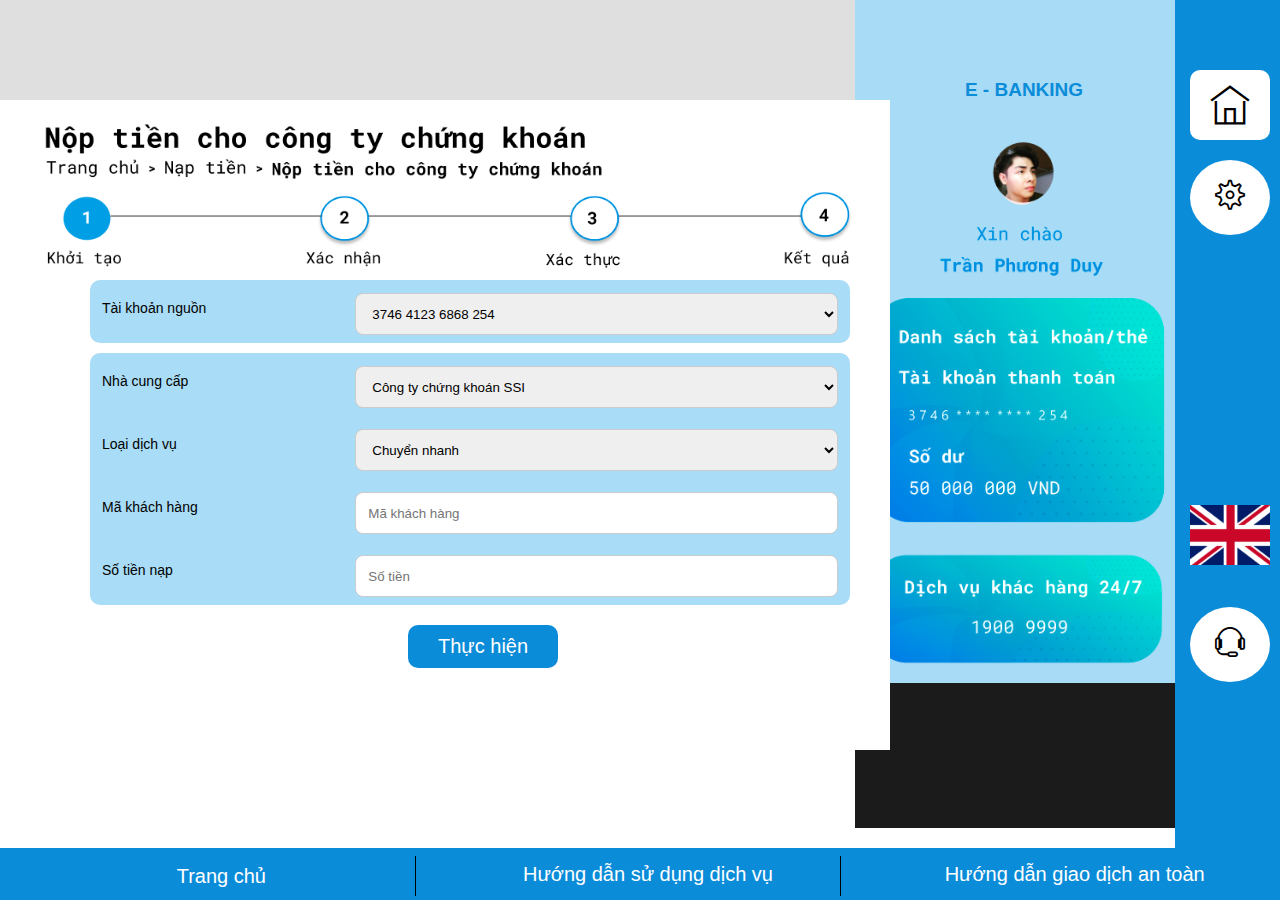
==== commit 63972f1d: "update interactive" ====
--- a/e-banking/chungkhoang.html
+++ b/e-banking/chungkhoang.html
@@ -13,6 +13,8 @@
     <link rel="stylesheet" href="./assets/css/news-infomation.css">
     <link rel="stylesheet" href="./assets/css/admin.css">
     <link rel="stylesheet" href="./assets/css/admin-info.css">
+
+    <script src="./assets/js/chungkhoan.js"></script>
 </head>
 <body>
     <div id="main">
@@ -67,38 +69,40 @@
             <div class="row nhap">
               <div class="col l-4 colchu">Tài khoản nguồn</div>
               <div class= "col l-8 colnhap">
-                <select id="orient" name="orient">
-                    <option value="dong">Chuyển tiền ngay giá trị hiện tại</option>
-                    <option value="tay">Chuyển tiền ngày giá trị hiện tại</option>
-                    <option value="nam">Chuyển nhanh</option>
+                <select onchange="changeTknguon()" id="tknguon" name="orient">
+                  <option value="dong">3746 4123 6868 254</option>
+                  <option value="nam">0972686868</option>
                 </select>
               </div>
             </div>
             <div class="row nhap">
               <div class="col l-4 colchu">Nhà cung cấp</div>
               <div class= "col l-8 colnhap">
-                <select id="orient" name="orient">
-                    <option value="dong">Chuyển tiền ngay giá trị hiện tại</option>
-                    <option value="tay">Chuyển tiền ngày giá trị hiện tại</option>
-                    <option value="nam">Chuyển nhanh</option>
+                <select onchange="changeNCC()" id="nhacungcapck" name="orient">
+                    <option value="dong">Công ty chứng khoán SSI</option>
+                    <option value="tay">Công ty chứng khoán kỹ thương - TCBS</option>
+                    <option value="nam">Công ty chứng khoán VNDirect</option>
                 </select>
               </div>
               <div class="col l-4 colchu">Loại dịch vụ</div>
               <div class= "col l-8 colnhap">
-                <select id="orient" name="orient">
-                    <option value="dong">Chuyển tiền ngay giá trị hiện tại</option>
-                    <option value="tay">Chuyển tiền ngày giá trị hiện tại</option>
+                <select onchange="changeLoaidv()" id="loaidichvu" name="orient">
                     <option value="nam">Chuyển nhanh</option>
-                </select>              </div>
+                </select>             
+               </div>
               <div class="col l-4 colchu">Mã khách hàng</div>
               <div class= "col l-8 colnhap">
-                <input type="text" id="floor" name="Tang" placeholder="">
+                <input onchange="changeMakh()"type="text" id="makh" name="Tang" placeholder="Mã khách hàng">
+              </div>
+              <div class="col l-4 colchu">Số tiền nạp</div>
+              <div class= "col l-8 colnhap">
+                <input onchange="changeSotien()"type="text" id="sotien" name="Tang" placeholder="Số tiền">
               </div>
             </div>
             
             
             <div class="row"> 
-              <div class="ocef"><a href="./chungkhoanxn.html"><button  class="btnth">Thực hiện</button></a></div>
+              <div class="ocef"><a href="./chungkhoanxn.html"><button onclick="ClickHandler()"  class="btnth">Thực hiện</button></a></div>
             </div>
 
           
